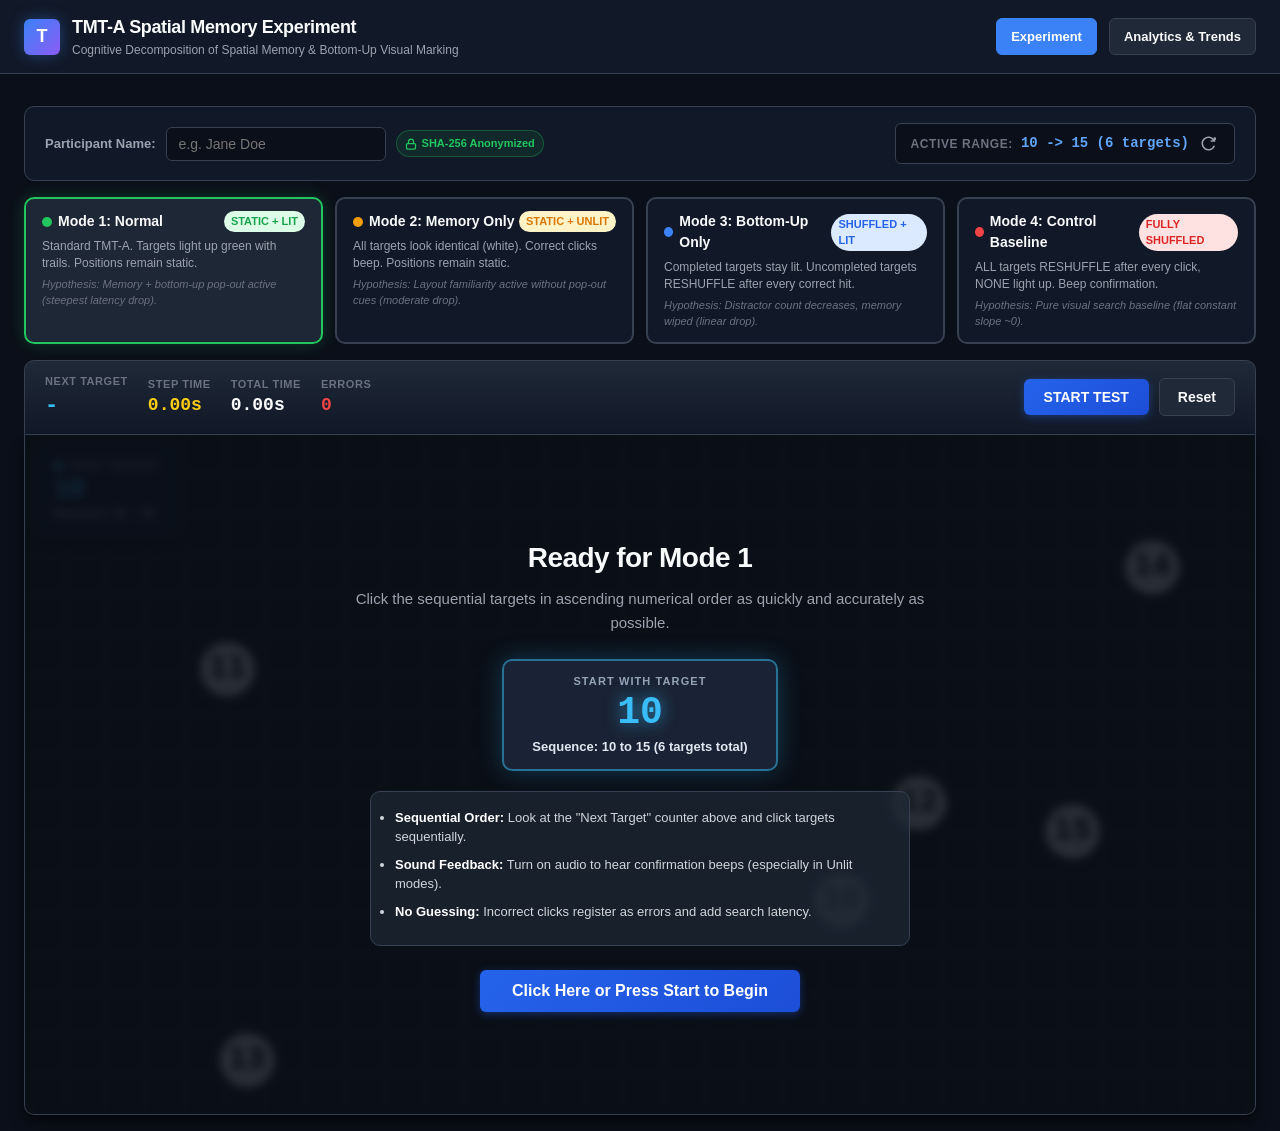
==== templates/index.html @ 3b1df5b7 "initial comm" ====
<!DOCTYPE html>
<html lang="en">
<head>
  <meta charset="UTF-8">
  <meta name="viewport" content="width=device-width, initial-scale=1.0">
  <title>TMT-A Spatial Memory Decomposition Experiment</title>
  <link rel="stylesheet" href="/static/css/style.css">
</head>
<body>

  <!-- Header / Navigation -->
  <header class="header">
    <div class="header-content">
      <div class="header-title-group">
        <div class="header-icon">T</div>
        <div>
          <h1 class="header-title">TMT-A Spatial Memory Experiment</h1>
          <p class="header-subtitle">Cognitive Decomposition of Spatial Memory & Bottom-Up Visual Marking</p>
        </div>
      </div>
      <nav class="nav-links">
        <a href="/" class="nav-btn active">Experiment</a>
        <a href="/analytics" class="nav-btn">Analytics & Trends</a>
      </nav>
    </div>
  </header>

  <main class="container">

    <!-- Participant & Range Control Bar -->
    <section class="control-bar">
      <div class="participant-box">
        <label for="participantName" class="participant-label">Participant Name:</label>
        <input 
          type="text" 
          id="participantName" 
          class="participant-input" 
          placeholder="e.g. Jane Doe"
          autocomplete="off"
        >
        <span class="privacy-pill" title="Your raw name is never stored. It is salted and hashed with SHA-256 into an anonymous ID (e.g. Anon-BD63B068).">
          <svg width="12" height="12" viewBox="0 0 24 24" fill="none" stroke="currentColor" stroke-width="2.5"><rect x="3" y="11" width="18" height="11" rx="2" ry="2"></rect><path d="M7 11V7a5 5 0 0 1 10 0v4"></path></svg>
          SHA-256 Anonymized
        </span>
      </div>

      <div class="target-range-badge">
        <span class="target-range-label">Active Range:</span>
        <span id="targetRangeVal" class="target-range-value">Loading...</span>
        <button id="refreshRangeBtn" class="refresh-range-btn" title="Generate another random target range">
          <svg width="15" height="15" viewBox="0 0 24 24" fill="none" stroke="currentColor" stroke-width="2.5"><path d="M21.5 2v6h-6M21.34 15.57a10 10 0 1 1-.57-8.38l5.67-5.67"/></svg>
        </button>
      </div>
    </section>

    <!-- Experimental Mode Tabs -->
    <section class="modes-grid">
      <!-- Mode 1 -->
      <div class="mode-card active" data-mode="1">
        <div class="mode-card-header">
          <span class="mode-card-title"><span class="mode-dot"></span> Mode 1: Normal</span>
          <span class="mode-badge" style="background:#dcfce7; color:#16a34a;">Static + Lit</span>
        </div>
        <p class="mode-desc">Standard TMT-A. Targets light up green with trails. Positions remain static.</p>
        <p class="mode-hypothesis">Hypothesis: Memory + bottom-up pop-out active (steepest latency drop).</p>
      </div>

      <!-- Mode 2 -->
      <div class="mode-card" data-mode="2">
        <div class="mode-card-header">
          <span class="mode-card-title"><span class="mode-dot"></span> Mode 2: Memory Only</span>
          <span class="mode-badge" style="background:#fef3c7; color:#d97706;">Static + Unlit</span>
        </div>
        <p class="mode-desc">All targets look identical (white). Correct clicks beep. Positions remain static.</p>
        <p class="mode-hypothesis">Hypothesis: Layout familiarity active without pop-out cues (moderate drop).</p>
      </div>

      <!-- Mode 3 -->
      <div class="mode-card" data-mode="3">
        <div class="mode-card-header">
          <span class="mode-card-title"><span class="mode-dot"></span> Mode 3: Bottom-Up Only</span>
          <span class="mode-badge" style="background:#dbeafe; color:#2563eb;">Shuffled + Lit</span>
        </div>
        <p class="mode-desc">Completed targets stay lit. Uncompleted targets RESHUFFLE after every correct hit.</p>
        <p class="mode-hypothesis">Hypothesis: Distractor count decreases, memory wiped (linear drop).</p>
      </div>

      <!-- Mode 4 -->
      <div class="mode-card" data-mode="4">
        <div class="mode-card-header">
          <span class="mode-card-title"><span class="mode-dot"></span> Mode 4: Control Baseline</span>
          <span class="mode-badge" style="background:#fee2e2; color:#dc2626;">Fully Shuffled</span>
        </div>
        <p class="mode-desc">ALL targets RESHUFFLE after every click, NONE light up. Beep confirmation.</p>
        <p class="mode-hypothesis">Hypothesis: Pure visual search baseline (flat constant slope ~0).</p>
      </div>
    </section>

    <!-- Experiment Arena & HUD -->
    <div class="hud-panel">
      <div class="hud-group">
        <div class="hud-item">
          <span class="hud-label">Next Target</span>
          <span id="hudNextTarget" class="hud-value target-highlight">-</span>
        </div>
        <div class="hud-item">
          <span class="hud-label">Step Time</span>
          <span id="hudStepTimer" class="hud-value timer">0.00s</span>
        </div>
        <div class="hud-item">
          <span class="hud-label">Total Time</span>
          <span id="hudTotalTimer" class="hud-value">0.00s</span>
        </div>
        <div class="hud-item">
          <span class="hud-label">Errors</span>
          <span id="hudErrors" class="hud-value" style="color:#ef4444;">0</span>
        </div>
      </div>

      <div class="hud-actions">
        <button id="startTestBtn" class="btn-primary">START TEST</button>
        <button id="resetTestBtn" class="btn-secondary" disabled>Reset</button>
      </div>
    </div>

    <!-- Canvas Wrapper with Overlay and Corner First Target Badge -->
    <div class="canvas-wrapper">
      <canvas id="experimentCanvas"></canvas>

      <!-- Floating First Target Corner Badge -->
      <div id="cornerFirstTargetBadge" class="corner-first-target-badge" title="First target of the current sequence">
        <div class="corner-badge-header">
          <span class="corner-pulse-dot"></span>
          <span>FIRST TARGET</span>
        </div>
        <div id="cornerFirstTargetNum" class="corner-badge-num">--</div>
        <div id="cornerFirstTargetSub" class="corner-badge-sub">Sequence: -- &rarr; --</div>
      </div>

      <div id="canvasOverlay" class="canvas-overlay">
        <h2 id="overlayModeTitle" class="overlay-title">Ready for Mode 1</h2>
        <p id="overlayModeDesc" class="overlay-desc">
          Click the sequential targets in ascending numerical order as quickly and accurately as possible.
        </p>

        <!-- Prominent First Target Banner in Overlay -->
        <div class="overlay-start-callout">
          <div class="callout-heading">START WITH TARGET</div>
          <div id="overlayFirstTargetNum" class="callout-big-number">--</div>
          <div id="overlaySequenceText" class="callout-subtext">Sequence: -- to --</div>
        </div>

        <ul class="overlay-rules">
          <li><strong>Sequential Order:</strong> Look at the "Next Target" counter above and click targets sequentially.</li>
          <li><strong>Sound Feedback:</strong> Turn on audio to hear confirmation beeps (especially in Unlit modes).</li>
          <li><strong>No Guessing:</strong> Incorrect clicks register as errors and add search latency.</li>
        </ul>
        <button onclick="document.getElementById('startTestBtn').click()" class="btn-primary" style="padding: 12px 32px; font-size: 16px;">
          Click Here or Press Start to Begin
        </button>
      </div>
    </div>

  </main>

  <!-- Results Summary Modal -->
  <div id="resultsModal" class="modal-backdrop">
    <div class="modal-card">
      <div class="modal-header">
        <div>
          <h2 class="modal-title">Test Completed!</h2>
          <p id="modalModeTitle" class="modal-subtitle">Mode 1: Normal Static & Lit</p>
        </div>
        <button id="closeModalBtn" class="btn-secondary" style="padding: 6px 12px;">&times;</button>
      </div>

      <div class="metrics-summary-grid">
        <div class="metric-card">
          <div class="metric-card-label">Total Time</div>
          <div id="modalTotalTime" class="metric-card-value">0.00s</div>
        </div>
        <div class="metric-card">
          <div class="metric-card-label">Mean Latency</div>
          <div id="modalMeanTime" class="metric-card-value">0 ms</div>
        </div>
        <div class="metric-card">
          <div class="metric-card-label">Total Errors</div>
          <div id="modalErrors" class="metric-card-value" style="color:#f87171;">0</div>
        </div>
      </div>

      <!-- Mini Latency Plot -->
      <div class="chart-container-box">
        <div class="chart-title">Target Search Latency Curve (&Delta;t per step)</div>
        <canvas id="modalChartCanvas"></canvas>
      </div>

      <!-- Step-by-Step Latency Breakdown Table -->
      <div class="steps-table-box">
        <table class="steps-table">
          <thead>
            <tr>
              <th>Target</th>
              <th>Latency (&Delta;t)</th>
              <th>Cumulative</th>
              <th>Errors</th>
            </tr>
          </thead>
          <tbody id="modalStepsTbody">
            <!-- Injected by JavaScript -->
          </tbody>
        </table>
      </div>

      <div class="modal-anonymity-notice">
        <svg width="20" height="20" viewBox="0 0 24 24" fill="none" stroke="currentColor" stroke-width="2"><path d="M12 22s8-4 8-10V5l-8-3-8 3v7c0 6 8 10 8 10z"/></svg>
        <span>Your name will be salted and converted to an anonymous SHA-256 hash before saving. No raw personal identity is ever retained.</span>
      </div>

      <div class="modal-actions">
        <button id="nextRunBtn" class="btn-secondary">New Run / Next Range</button>
        <button id="submitResultsBtn" class="btn-primary">Submit Results</button>
      </div>
    </div>
  </div>

  <!-- Toast Notification element -->
  <div id="toastNotification" class="toast"></div>

  <!-- Scripts -->
  <script src="/static/js/audio.js"></script>
  <script src="/static/js/layout.js"></script>
  <script src="/static/js/app.js"></script>
</body>
</html>
---- static/css/style.css ----
/* =====================================================================
   TMT-A Spatial Memory Experiment - Modern Scientific Dark Theme
   ===================================================================== */

:root {
  --bg-primary: #0b0f19;
  --bg-secondary: #111827;
  --bg-card: #1f2937;
  --bg-hover: #374151;
  --text-primary: #f9fafb;
  --text-secondary: #9ca3af;
  --text-muted: #6b7280;
  --border-color: #374151;
  --border-subtle: #2d3748;

  --accent-blue: #3b82f6;
  --accent-green: #22c55e;
  --accent-amber: #f59e0b;
  --accent-red: #ef4444;
  --accent-purple: #8b5cf6;

  --mode1-color: #22c55e;
  --mode2-color: #f59e0b;
  --mode3-color: #3b82f6;
  --mode4-color: #ef4444;

  --font-sans: -apple-system, BlinkMacSystemFont, "Segoe UI", Roboto, "Helvetica Neue", Arial, sans-serif;
  --font-mono: ui-monospace, SFMono-Regular, Menlo, Monaco, Consolas, "Liberation Mono", "Courier New", monospace;
  --shadow-sm: 0 1px 2px 0 rgba(0, 0, 0, 0.05);
  --shadow-md: 0 4px 6px -1px rgba(0, 0, 0, 0.3), 0 2px 4px -1px rgba(0, 0, 0, 0.2);
  --shadow-lg: 0 10px 15px -3px rgba(0, 0, 0, 0.5), 0 4px 6px -2px rgba(0, 0, 0, 0.3);
  --radius-sm: 6px;
  --radius-md: 10px;
  --radius-lg: 16px;
}

* {
  box-sizing: border-box;
  margin: 0;
  padding: 0;
}

body {
  background-color: var(--bg-primary);
  color: var(--text-primary);
  font-family: var(--font-sans);
  line-height: 1.5;
  min-height: 100vh;
  display: flex;
  flex-direction: column;
}

/* --- Container & Layout --- */
.container {
  width: 100%;
  max-width: 1360px;
  margin: 0 auto;
  padding: 16px 24px;
}

/* --- Navbar / Header --- */
.header {
  background-color: var(--bg-secondary);
  border-bottom: 1px solid var(--border-color);
  padding: 14px 24px;
  position: sticky;
  top: 0;
  z-index: 100;
  backdrop-filter: blur(8px);
}

.header-content {
  max-width: 1360px;
  margin: 0 auto;
  display: flex;
  align-items: center;
  justify-content: space-between;
  gap: 16px;
  flex-wrap: wrap;
}

.header-title-group {
  display: flex;
  align-items: center;
  gap: 12px;
}

.header-icon {
  width: 36px;
  height: 36px;
  border-radius: var(--radius-sm);
  background: linear-gradient(135deg, #3b82f6, #8b5cf6);
  display: flex;
  align-items: center;
  justify-content: center;
  font-weight: 800;
  font-size: 18px;
  color: #fff;
  box-shadow: 0 0 15px rgba(59, 130, 246, 0.4);
}

.header-title {
  font-size: 18px;
  font-weight: 700;
  letter-spacing: -0.02em;
}

.header-subtitle {
  font-size: 12px;
  color: var(--text-secondary);
}

.nav-links {
  display: flex;
  align-items: center;
  gap: 12px;
}

.nav-btn {
  display: inline-flex;
  align-items: center;
  gap: 6px;
  padding: 8px 14px;
  font-size: 13px;
  font-weight: 600;
  border-radius: var(--radius-sm);
  text-decoration: none;
  color: var(--text-primary);
  background-color: var(--bg-card);
  border: 1px solid var(--border-color);
  transition: all 0.15s ease-in-out;
  cursor: pointer;
}

.nav-btn:hover {
  background-color: var(--bg-hover);
  border-color: var(--text-muted);
}

.nav-btn.active {
  background-color: var(--accent-blue);
  border-color: var(--accent-blue);
  color: #fff;
}

/* --- Control Bar --- */
.control-bar {
  background-color: var(--bg-secondary);
  border-radius: var(--radius-md);
  border: 1px solid var(--border-color);
  padding: 16px 20px;
  margin-top: 16px;
  margin-bottom: 16px;
  display: flex;
  flex-wrap: wrap;
  align-items: center;
  justify-content: space-between;
  gap: 16px;
  box-shadow: var(--shadow-sm);
}

.participant-box {
  display: flex;
  align-items: center;
  gap: 10px;
  flex: 1;
  min-width: 280px;
}

.participant-label {
  font-size: 13px;
  font-weight: 600;
  color: var(--text-secondary);
  white-space: nowrap;
}

.participant-input {
  background-color: var(--bg-primary);
  border: 1px solid var(--border-color);
  color: var(--text-primary);
  padding: 8px 12px;
  border-radius: var(--radius-sm);
  font-size: 14px;
  width: 100%;
  max-width: 220px;
  transition: border-color 0.15s ease;
}

.participant-input:focus {
  outline: none;
  border-color: var(--accent-blue);
  box-shadow: 0 0 0 2px rgba(59, 130, 246, 0.2);
}

.privacy-pill {
  display: inline-flex;
  align-items: center;
  gap: 5px;
  padding: 4px 8px;
  background-color: rgba(34, 197, 94, 0.1);
  border: 1px solid rgba(34, 197, 94, 0.3);
  color: var(--accent-green);
  border-radius: 9999px;
  font-size: 11px;
  font-weight: 600;
  white-space: nowrap;
}

.target-range-badge {
  display: flex;
  align-items: center;
  gap: 8px;
  background-color: var(--bg-primary);
  padding: 8px 14px;
  border-radius: var(--radius-sm);
  border: 1px solid var(--border-color);
}

.target-range-label {
  font-size: 12px;
  color: var(--text-muted);
  text-transform: uppercase;
  font-weight: 700;
  letter-spacing: 0.05em;
}

.target-range-value {
  font-family: var(--font-mono);
  font-size: 14px;
  font-weight: 700;
  color: #60a5fa;
}

.refresh-range-btn {
  background: none;
  border: none;
  color: var(--text-secondary);
  cursor: pointer;
  padding: 4px;
  border-radius: 4px;
  display: flex;
  align-items: center;
  transition: color 0.15s;
}

.refresh-range-btn:hover {
  color: var(--text-primary);
}

/* --- Mode Selector Tabs --- */
.modes-grid {
  display: grid;
  grid-template-columns: repeat(auto-fit, minmax(260px, 1fr));
  gap: 12px;
  margin-bottom: 16px;
}

.mode-card {
  background-color: var(--bg-secondary);
  border: 2px solid var(--border-color);
  border-radius: var(--radius-md);
  padding: 12px 16px;
  cursor: pointer;
  transition: all 0.2s ease-in-out;
  position: relative;
  user-select: none;
}

.mode-card:hover {
  background-color: var(--bg-card);
  border-color: var(--text-muted);
}

.mode-card.active {
  border-color: var(--mode-border, var(--accent-blue));
  background-color: rgba(31, 41, 55, 0.95);
  box-shadow: 0 0 15px var(--mode-glow, rgba(59, 130, 246, 0.2));
}

.mode-card[data-mode="1"] { --mode-border: var(--mode1-color); --mode-glow: rgba(34, 197, 94, 0.25); }
.mode-card[data-mode="2"] { --mode-border: var(--mode2-color); --mode-glow: rgba(245, 158, 11, 0.25); }
.mode-card[data-mode="3"] { --mode-border: var(--mode3-color); --mode-glow: rgba(59, 130, 246, 0.25); }
.mode-card[data-mode="4"] { --mode-border: var(--mode4-color); --mode-glow: rgba(239, 68, 68, 0.25); }

.mode-card-header {
  display: flex;
  align-items: center;
  justify-content: space-between;
  margin-bottom: 6px;
}

.mode-card-title {
  font-size: 14px;
  font-weight: 700;
  display: flex;
  align-items: center;
  gap: 6px;
}

.mode-dot {
  width: 10px;
  height: 10px;
  border-radius: 50%;
  display: inline-block;
}

.mode-card[data-mode="1"] .mode-dot { background-color: var(--mode1-color); }
.mode-card[data-mode="2"] .mode-dot { background-color: var(--mode2-color); }
.mode-card[data-mode="3"] .mode-dot { background-color: var(--mode3-color); }
.mode-card[data-mode="4"] .mode-dot { background-color: var(--mode4-color); }

.mode-badge {
  font-size: 11px;
  font-weight: 700;
  padding: 2px 7px;
  border-radius: 9999px;
  text-transform: uppercase;
}

.mode-desc {
  font-size: 12px;
  color: var(--text-secondary);
  line-height: 1.4;
  margin-bottom: 4px;
}

.mode-hypothesis {
  font-size: 11px;
  color: var(--text-muted);
  font-style: italic;
}

/* --- HUD Panel --- */
.hud-panel {
  display: flex;
  align-items: center;
  justify-content: space-between;
  background: linear-gradient(180deg, #1f2937, #111827);
  border: 1px solid var(--border-color);
  border-radius: var(--radius-md) var(--radius-md) 0 0;
  padding: 12px 20px;
  flex-wrap: wrap;
  gap: 12px;
}

.hud-group {
  display: flex;
  align-items: center;
  gap: 20px;
  flex-wrap: wrap;
}

.hud-item {
  display: flex;
  flex-direction: column;
}

.hud-label {
  font-size: 11px;
  font-weight: 700;
  color: var(--text-muted);
  text-transform: uppercase;
  letter-spacing: 0.05em;
}

.hud-value {
  font-family: var(--font-mono);
  font-size: 18px;
  font-weight: 700;
  color: var(--text-primary);
}

.hud-value.target-highlight {
  color: #38bdf8;
  font-size: 22px;
}

.hud-value.timer {
  color: #facc15;
}

.hud-actions {
  display: flex;
  align-items: center;
  gap: 10px;
}

.btn-primary {
  background: linear-gradient(135deg, #2563eb, #1d4ed8);
  color: #ffffff;
  border: none;
  padding: 10px 20px;
  font-size: 14px;
  font-weight: 700;
  border-radius: var(--radius-sm);
  cursor: pointer;
  transition: all 0.15s ease;
  box-shadow: 0 2px 8px rgba(37, 99, 235, 0.4);
}

.btn-primary:hover:not(:disabled) {
  background: linear-gradient(135deg, #1d4ed8, #1e40af);
  transform: translateY(-1px);
  box-shadow: 0 4px 12px rgba(37, 99, 235, 0.6);
}

.btn-primary:disabled {
  opacity: 0.5;
  cursor: not-allowed;
}

.btn-secondary {
  background-color: var(--bg-card);
  color: var(--text-primary);
  border: 1px solid var(--border-color);
  padding: 10px 18px;
  font-size: 14px;
  font-weight: 600;
  border-radius: var(--radius-sm);
  cursor: pointer;
  transition: all 0.15s ease;
}

.btn-secondary:hover:not(:disabled) {
  background-color: var(--bg-hover);
}

/* --- Experiment Board / Canvas --- */
.canvas-wrapper {
  position: relative;
  width: 100%;
  aspect-ratio: 16 / 9;
  max-height: 680px;
  background-color: #0d1117;
  border: 1px solid var(--border-color);
  border-top: none;
  border-radius: 0 0 var(--radius-md) var(--radius-md);
  overflow: hidden;
  box-shadow: var(--shadow-lg);
}

#experimentCanvas {
  width: 100%;
  height: 100%;
  display: block;
  cursor: crosshair;
}

/* --- Floating First Target Corner Badge --- */
.corner-first-target-badge {
  position: absolute;
  top: 14px;
  left: 14px;
  background: rgba(15, 23, 42, 0.90);
  backdrop-filter: blur(8px);
  -webkit-backdrop-filter: blur(8px);
  border: 1.5px solid rgba(56, 189, 248, 0.45);
  border-radius: var(--radius-sm);
  padding: 8px 14px;
  display: flex;
  flex-direction: column;
  align-items: flex-start;
  z-index: 8;
  pointer-events: none;
  box-shadow: 0 4px 16px rgba(0, 0, 0, 0.6), 0 0 15px rgba(56, 189, 248, 0.2);
  user-select: none;
  transition: all 0.2s ease;
}

.corner-badge-header {
  display: flex;
  align-items: center;
  gap: 6px;
  font-size: 11px;
  font-weight: 800;
  letter-spacing: 0.08em;
  color: #94a3b8;
  text-transform: uppercase;
}

.corner-pulse-dot {
  width: 8px;
  height: 8px;
  border-radius: 50%;
  background-color: #38bdf8;
  box-shadow: 0 0 8px #38bdf8;
  animation: pulseGlow 1.8s infinite ease-in-out;
}

@keyframes pulseGlow {
  0%, 100% { opacity: 1; transform: scale(1); }
  50% { opacity: 0.35; transform: scale(0.8); }
}

.corner-badge-num {
  font-family: var(--font-mono);
  font-size: 26px;
  font-weight: 900;
  color: #38bdf8;
  line-height: 1.1;
  text-shadow: 0 0 12px rgba(56, 189, 248, 0.55);
}

.corner-badge-sub {
  font-size: 11px;
  color: #cbd5e1;
  font-weight: 600;
  margin-top: 2px;
}

/* --- Overlay Start Callout --- */
.overlay-start-callout {
  background: rgba(30, 41, 59, 0.85);
  border: 2px solid rgba(56, 189, 248, 0.5);
  border-radius: var(--radius-md);
  padding: 12px 28px;
  margin-bottom: 20px;
  display: flex;
  flex-direction: column;
  align-items: center;
  gap: 3px;
  box-shadow: 0 0 25px rgba(56, 189, 248, 0.25);
}

.callout-heading {
  font-size: 11px;
  font-weight: 800;
  text-transform: uppercase;
  letter-spacing: 0.1em;
  color: #94a3b8;
}

.callout-big-number {
  font-family: var(--font-mono);
  font-size: 38px;
  font-weight: 900;
  color: #38bdf8;
  line-height: 1.1;
  text-shadow: 0 0 16px rgba(56, 189, 248, 0.65);
}

.callout-subtext {
  font-size: 13px;
  color: #e2e8f0;
  font-weight: 600;
}

.canvas-overlay {
  position: absolute;
  inset: 0;
  background-color: rgba(11, 15, 25, 0.88);
  backdrop-filter: blur(4px);
  display: flex;
  flex-direction: column;
  align-items: center;
  justify-content: center;
  text-align: center;
  padding: 24px;
  z-index: 10;
  transition: opacity 0.25s ease;
}

.canvas-overlay.hidden {
  opacity: 0;
  pointer-events: none;
}

.overlay-title {
  font-size: 28px;
  font-weight: 800;
  margin-bottom: 8px;
  letter-spacing: -0.02em;
}

.overlay-desc {
  font-size: 15px;
  color: var(--text-secondary);
  max-width: 580px;
  margin-bottom: 24px;
  line-height: 1.6;
}

.overlay-rules {
  background-color: rgba(31, 41, 55, 0.7);
  border: 1px solid var(--border-color);
  border-radius: var(--radius-md);
  padding: 16px 24px;
  max-width: 540px;
  margin-bottom: 24px;
  text-align: left;
}

.overlay-rules li {
  margin-bottom: 8px;
  font-size: 13px;
  color: #d1d5db;
}

.overlay-rules li strong {
  color: #fff;
}

/* --- Results Modal --- */
.modal-backdrop {
  position: fixed;
  inset: 0;
  background-color: rgba(0, 0, 0, 0.75);
  backdrop-filter: blur(6px);
  display: flex;
  align-items: center;
  justify-content: center;
  z-index: 1000;
  padding: 20px;
  opacity: 0;
  pointer-events: none;
  transition: opacity 0.25s ease;
}

.modal-backdrop.open {
  opacity: 1;
  pointer-events: auto;
}

.modal-card {
  background-color: var(--bg-secondary);
  border: 1px solid var(--border-color);
  border-radius: var(--radius-lg);
  max-width: 760px;
  width: 100%;
  max-height: 90vh;
  overflow-y: auto;
  box-shadow: 0 25px 50px -12px rgba(0, 0, 0, 0.7);
  padding: 28px;
  display: flex;
  flex-direction: column;
  gap: 20px;
  animation: modalPop 0.3s cubic-bezier(0.16, 1, 0.3, 1);
}

@keyframes modalPop {
  0% { transform: scale(0.92); opacity: 0; }
  100% { transform: scale(1); opacity: 1; }
}

.modal-header {
  display: flex;
  align-items: flex-start;
  justify-content: space-between;
  border-bottom: 1px solid var(--border-color);
  padding-bottom: 16px;
}

.modal-title {
  font-size: 22px;
  font-weight: 800;
}

.modal-subtitle {
  font-size: 13px;
  color: var(--text-secondary);
  margin-top: 2px;
}

.metrics-summary-grid {
  display: grid;
  grid-template-columns: repeat(auto-fit, minmax(130px, 1fr));
  gap: 12px;
}

.metric-card {
  background-color: var(--bg-card);
  border: 1px solid var(--border-color);
  border-radius: var(--radius-sm);
  padding: 12px;
  text-align: center;
}

.metric-card-label {
  font-size: 11px;
  color: var(--text-muted);
  text-transform: uppercase;
  font-weight: 700;
  margin-bottom: 4px;
}

.metric-card-value {
  font-family: var(--font-mono);
  font-size: 20px;
  font-weight: 700;
  color: #38bdf8;
}

/* --- Inline Mini Chart & Table --- */
.chart-container-box {
  background-color: var(--bg-primary);
  border: 1px solid var(--border-color);
  border-radius: var(--radius-sm);
  padding: 14px;
}

.chart-title {
  font-size: 13px;
  font-weight: 700;
  margin-bottom: 10px;
  color: var(--text-secondary);
}

#modalChartCanvas {
  width: 100%;
  height: 180px;
  display: block;
}

.steps-table-box {
  max-height: 160px;
  overflow-y: auto;
  border: 1px solid var(--border-color);
  border-radius: var(--radius-sm);
}

.steps-table {
  width: 100%;
  border-collapse: collapse;
  font-size: 12px;
  text-align: left;
}

.steps-table th {
  background-color: var(--bg-card);
  padding: 8px 12px;
  color: var(--text-muted);
  font-weight: 700;
  position: sticky;
  top: 0;
  border-bottom: 1px solid var(--border-color);
}

.steps-table td {
  padding: 7px 12px;
  border-bottom: 1px solid var(--border-subtle);
  font-family: var(--font-mono);
}

.steps-table tr:hover {
  background-color: rgba(255, 255, 255, 0.03);
}

.modal-anonymity-notice {
  background-color: rgba(59, 130, 246, 0.08);
  border: 1px solid rgba(59, 130, 246, 0.25);
  border-radius: var(--radius-sm);
  padding: 12px 16px;
  font-size: 12px;
  color: #bfdbfe;
  display: flex;
  align-items: center;
  gap: 10px;
}

.modal-actions {
  display: flex;
  align-items: center;
  justify-content: flex-end;
  gap: 12px;
  padding-top: 8px;
}

/* --- Analytics Page Specifics --- */
.analytics-grid {
  display: grid;
  grid-template-columns: 2fr 1fr;
  gap: 20px;
  margin-top: 20px;
}

@media (max-width: 960px) {
  .analytics-grid {
    grid-template-columns: 1fr;
  }
}

.card {
  background-color: var(--bg-secondary);
  border: 1px solid var(--border-color);
  border-radius: var(--radius-md);
  padding: 20px;
  box-shadow: var(--shadow-sm);
}

.card-title {
  font-size: 16px;
  font-weight: 700;
  margin-bottom: 4px;
}

.card-subtitle {
  font-size: 12px;
  color: var(--text-secondary);
  margin-bottom: 16px;
}

.submissions-table-wrap {
  overflow-x: auto;
  max-height: 480px;
  overflow-y: auto;
}

/* --- Toast Notification --- */
.toast {
  position: fixed;
  bottom: 24px;
  right: 24px;
  background-color: var(--bg-secondary);
  color: var(--text-primary);
  border: 1px solid var(--border-color);
  border-radius: var(--radius-sm);
  padding: 12px 18px;
  box-shadow: var(--shadow-lg);
  font-size: 13px;
  font-weight: 600;
  display: flex;
  align-items: center;
  gap: 10px;
  z-index: 2000;
  transform: translateY(100px);
  opacity: 0;
  transition: all 0.3s cubic-bezier(0.16, 1, 0.3, 1);
}

.toast.show {
  transform: translateY(0);
  opacity: 1;
}

.toast.success {
  border-color: var(--accent-green);
  color: #4ade80;
}

.toast.error {
  border-color: var(--accent-red);
  color: #f87171;
}
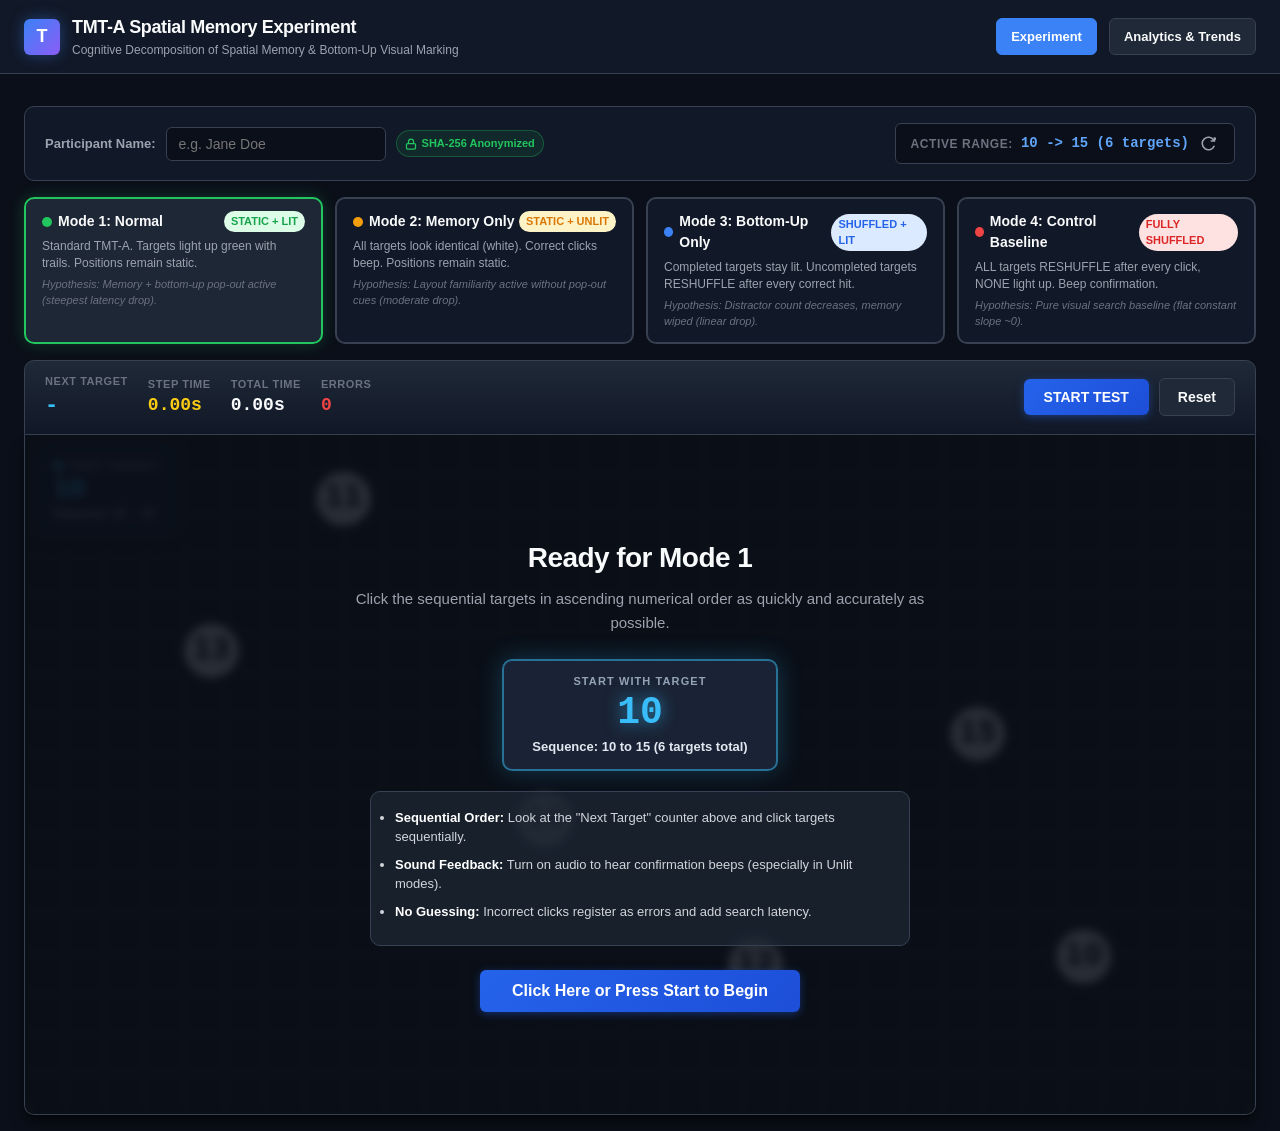
==== commit 38b382c1: "Auto-save experiment results when moving to next run" ====
--- a/templates/index.html
+++ b/templates/index.html
@@ -218,8 +218,12 @@
       </div>
 
       <div class="modal-actions">
-        <button id="nextRunBtn" class="btn-secondary">New Run / Next Range</button>
-        <button id="submitResultsBtn" class="btn-primary">Submit Results</button>
+        <div id="modalSaveStatus" style="display:none; margin-right:auto; font-size:12px; font-weight:700; color:#4ade80; align-items:center; gap:6px;">
+          <svg width="15" height="15" viewBox="0 0 24 24" fill="none" stroke="currentColor" stroke-width="2.5"><polyline points="20 6 9 17 4 12"/></svg>
+          <span>Saved to Server</span>
+        </div>
+        <button id="nextRunBtn" class="btn-primary" style="font-size: 14px; padding: 10px 22px;">Save & Move to Next &rarr;</button>
+        <button id="submitResultsBtn" class="btn-secondary" style="font-size: 13px; padding: 10px 16px;">Save Now</button>
       </div>
     </div>
   </div>
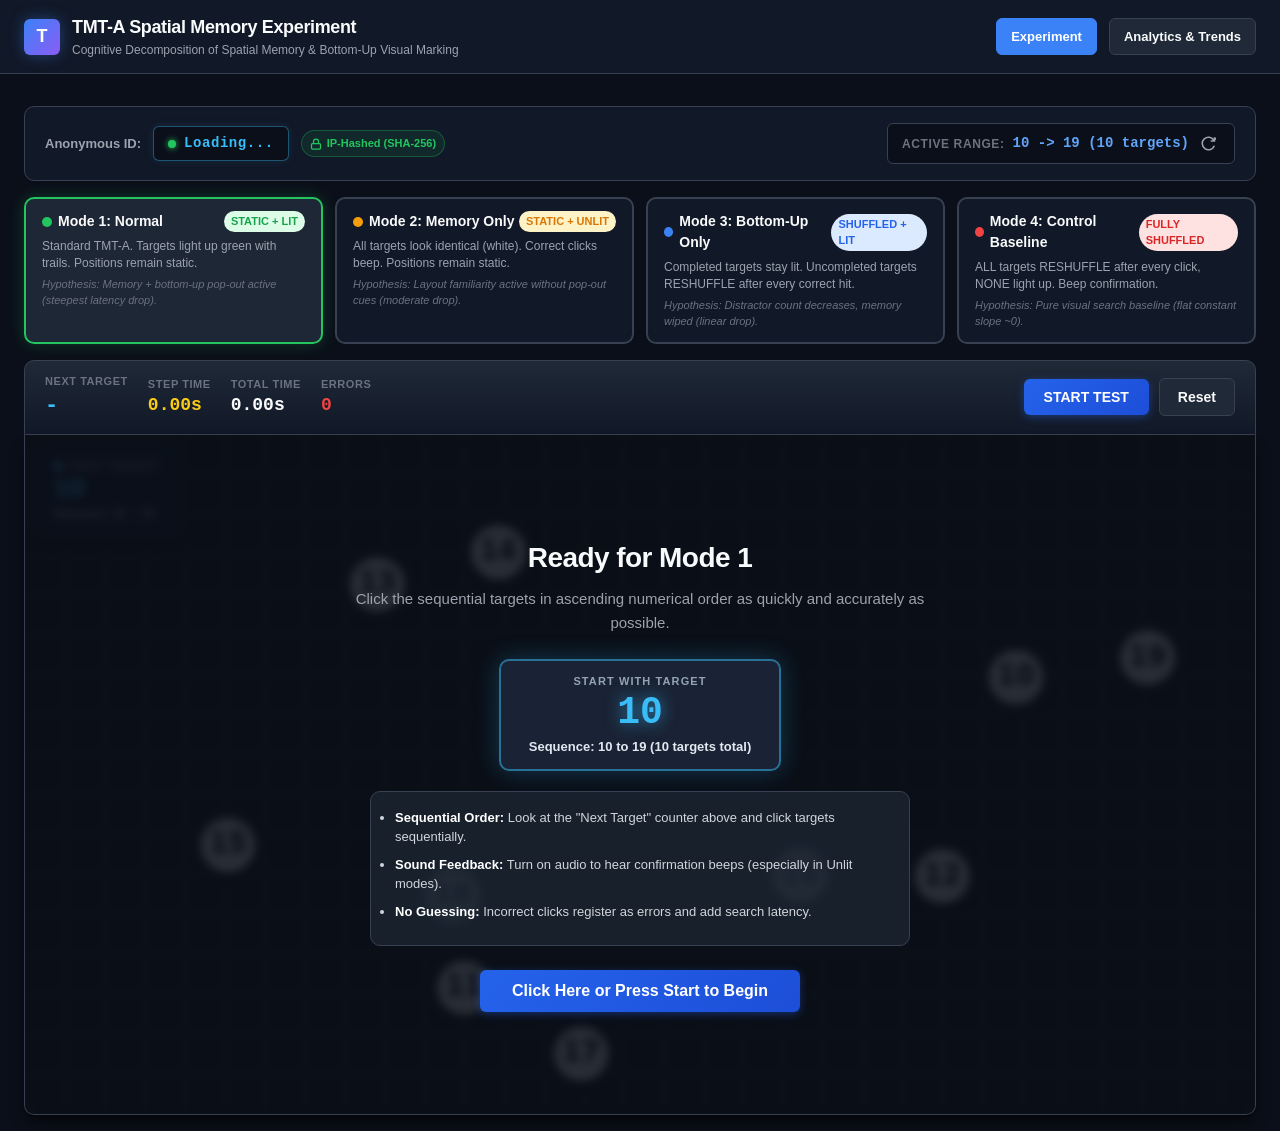
==== commit 4cb5b402: "fixes" ====
--- a/templates/index.html
+++ b/templates/index.html
@@ -30,17 +30,14 @@
     <!-- Participant & Range Control Bar -->
     <section class="control-bar">
       <div class="participant-box">
-        <label for="participantName" class="participant-label">Participant Name:</label>
-        <input 
-          type="text" 
-          id="participantName" 
-          class="participant-input" 
-          placeholder="e.g. Jane Doe"
-          autocomplete="off"
-        >
-        <span class="privacy-pill" title="Your raw name is never stored. It is salted and hashed with SHA-256 into an anonymous ID (e.g. Anon-BD63B068).">
+        <span class="participant-label">Anonymous ID:</span>
+        <div class="anonymous-id-pill" id="anonymousIdDisplay" title="Hashed based on your IP address with salted SHA-256">
+          <span class="status-indicator-dot"></span>
+          <span id="anonymousIdVal">Loading...</span>
+        </div>
+        <span class="privacy-pill" title="Your anonymous ID is generated by hashing your IP address with salted SHA-256. Raw IP is never stored.">
           <svg width="12" height="12" viewBox="0 0 24 24" fill="none" stroke="currentColor" stroke-width="2.5"><rect x="3" y="11" width="18" height="11" rx="2" ry="2"></rect><path d="M7 11V7a5 5 0 0 1 10 0v4"></path></svg>
-          SHA-256 Anonymized
+          IP-Hashed (SHA-256)
         </span>
       </div>
 
@@ -214,7 +211,7 @@
 
       <div class="modal-anonymity-notice">
         <svg width="20" height="20" viewBox="0 0 24 24" fill="none" stroke="currentColor" stroke-width="2"><path d="M12 22s8-4 8-10V5l-8-3-8 3v7c0 6 8 10 8 10z"/></svg>
-        <span>Your name will be salted and converted to an anonymous SHA-256 hash before saving. No raw personal identity is ever retained.</span>
+        <span>Results are recorded under your IP-hashed Anonymous ID: <strong id="modalAnonIdVal" style="color:#38bdf8;">Anon-...</strong>. No personal identity or raw IP is retained.</span>
       </div>
 
       <div class="modal-actions">
@@ -222,8 +219,12 @@
           <svg width="15" height="15" viewBox="0 0 24 24" fill="none" stroke="currentColor" stroke-width="2.5"><polyline points="20 6 9 17 4 12"/></svg>
           <span>Saved to Server</span>
         </div>
+        <button id="discardResultsBtn" class="btn-danger" style="font-size: 13px; padding: 10px 18px;" title="Discard this run without saving to server">
+          <svg width="14" height="14" viewBox="0 0 24 24" fill="none" stroke="currentColor" stroke-width="2.5"><line x1="18" y1="6" x2="6" y2="18"></line><line x1="6" y1="6" x2="18" y2="18"></line></svg>
+          Do Not Save
+        </button>
+        <button id="submitResultsBtn" class="btn-secondary" style="font-size: 13px; padding: 10px 16px;">Save Now</button>
         <button id="nextRunBtn" class="btn-primary" style="font-size: 14px; padding: 10px 22px;">Save & Move to Next &rarr;</button>
-        <button id="submitResultsBtn" class="btn-secondary" style="font-size: 13px; padding: 10px 16px;">Save Now</button>
       </div>
     </div>
   </div>
--- a/static/css/style.css
+++ b/static/css/style.css
@@ -162,7 +162,7 @@
 .participant-box {
   display: flex;
   align-items: center;
-  gap: 10px;
+  gap: 12px;
   flex: 1;
   min-width: 280px;
 }
@@ -172,6 +172,38 @@
   font-weight: 600;
   color: var(--text-secondary);
   white-space: nowrap;
+}
+
+.anonymous-id-pill {
+  display: inline-flex;
+  align-items: center;
+  gap: 8px;
+  background-color: var(--bg-primary);
+  border: 1px solid rgba(56, 189, 248, 0.4);
+  padding: 6px 14px;
+  border-radius: var(--radius-sm);
+  font-family: var(--font-mono);
+  font-size: 14px;
+  font-weight: 700;
+  color: #38bdf8;
+  letter-spacing: 0.04em;
+  box-shadow: 0 0 10px rgba(56, 189, 248, 0.1);
+}
+
+.status-indicator-dot {
+  width: 8px;
+  height: 8px;
+  background-color: #22c55e;
+  border-radius: 50%;
+  display: inline-block;
+  box-shadow: 0 0 6px #22c55e;
+  animation: pulse-dot 2s infinite;
+}
+
+@keyframes pulse-dot {
+  0% { transform: scale(0.95); opacity: 0.8; }
+  50% { transform: scale(1.15); opacity: 1; }
+  100% { transform: scale(0.95); opacity: 0.8; }
 }
 
 .participant-input {
@@ -425,6 +457,35 @@
   background-color: var(--bg-hover);
 }
 
+.btn-danger {
+  background: linear-gradient(135deg, #dc2626, #b91c1c);
+  color: #ffffff;
+  border: 1px solid #ef4444;
+  padding: 10px 18px;
+  font-size: 13px;
+  font-weight: 600;
+  border-radius: var(--radius-sm);
+  cursor: pointer;
+  transition: all 0.15s ease;
+  box-shadow: 0 2px 8px rgba(220, 38, 38, 0.35);
+  display: inline-flex;
+  align-items: center;
+  gap: 6px;
+}
+
+.btn-danger:hover:not(:disabled) {
+  background: linear-gradient(135deg, #b91c1c, #991b1b);
+  box-shadow: 0 4px 12px rgba(220, 38, 38, 0.55);
+  transform: translateY(-1px);
+}
+
+.btn-danger:disabled {
+  opacity: 0.45;
+  cursor: not-allowed;
+  transform: none;
+  box-shadow: none;
+}
+
 /* --- Experiment Board / Canvas --- */
 .canvas-wrapper {
   position: relative;
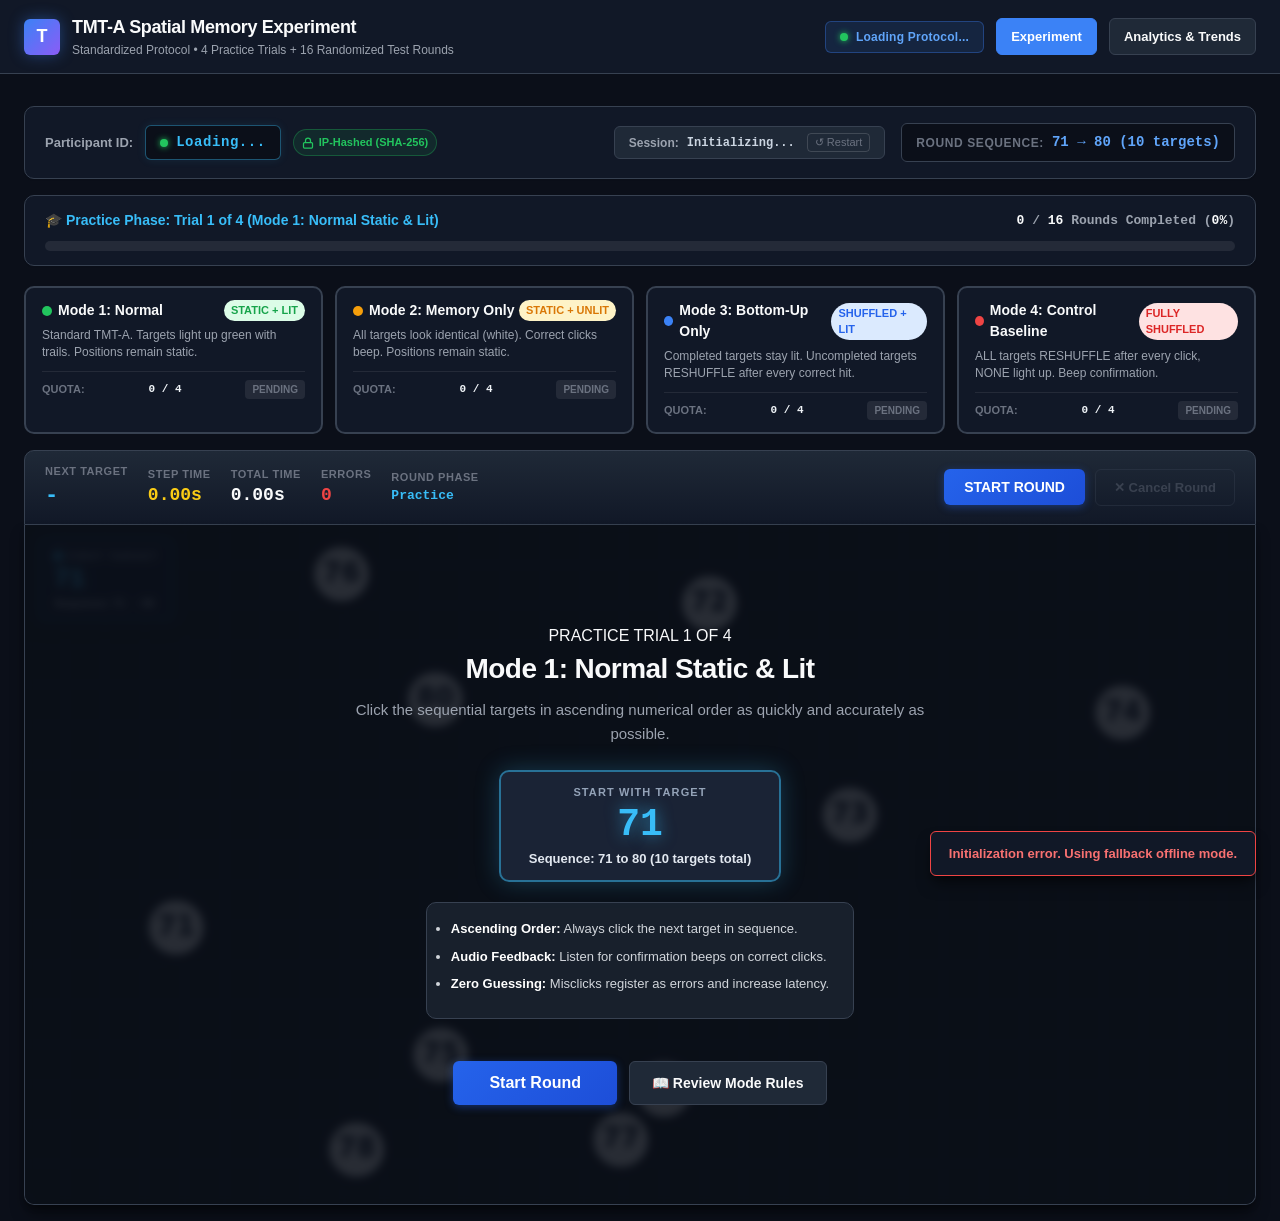
==== commit ecd7b280: "randomized order" ====
--- a/templates/index.html
+++ b/templates/index.html
@@ -15,10 +15,14 @@
         <div class="header-icon">T</div>
         <div>
           <h1 class="header-title">TMT-A Spatial Memory Experiment</h1>
-          <p class="header-subtitle">Cognitive Decomposition of Spatial Memory & Bottom-Up Visual Marking</p>
+          <p class="header-subtitle">Standardized Protocol &bull; 4 Practice Trials + 16 Randomized Test Rounds</p>
         </div>
       </div>
       <nav class="nav-links">
+        <div class="protocol-badge-header" id="protocolStatusBadge">
+          <span class="status-indicator-dot pulse"></span>
+          <span id="protocolPhaseText">Loading Protocol...</span>
+        </div>
         <a href="/" class="nav-btn active">Experiment</a>
         <a href="/analytics" class="nav-btn">Analytics & Trends</a>
       </nav>
@@ -27,10 +31,10 @@
 
   <main class="container">
 
-    <!-- Participant & Range Control Bar -->
+    <!-- Participant & Protocol Status Bar -->
     <section class="control-bar">
       <div class="participant-box">
-        <span class="participant-label">Anonymous ID:</span>
+        <span class="participant-label">Participant ID:</span>
         <div class="anonymous-id-pill" id="anonymousIdDisplay" title="Hashed based on your IP address with salted SHA-256">
           <span class="status-indicator-dot"></span>
           <span id="anonymousIdVal">Loading...</span>
@@ -41,55 +45,90 @@
         </span>
       </div>
 
+      <div class="session-tracker-box">
+        <span class="session-label">Session:</span>
+        <span id="sessionDisplayId" class="session-id-value">Initializing...</span>
+        <button id="restartSessionBtn" class="restart-session-btn" title="Restart experimental session from beginning">↺ Restart</button>
+      </div>
+
       <div class="target-range-badge">
-        <span class="target-range-label">Active Range:</span>
-        <span id="targetRangeVal" class="target-range-value">Loading...</span>
-        <button id="refreshRangeBtn" class="refresh-range-btn" title="Generate another random target range">
-          <svg width="15" height="15" viewBox="0 0 24 24" fill="none" stroke="currentColor" stroke-width="2.5"><path d="M21.5 2v6h-6M21.34 15.57a10 10 0 1 1-.57-8.38l5.67-5.67"/></svg>
-        </button>
+        <span class="target-range-label">Round Sequence:</span>
+        <span id="targetRangeVal" class="target-range-value">10 &rarr; 19 (10 targets)</span>
       </div>
     </section>
 
-    <!-- Experimental Mode Tabs -->
-    <section class="modes-grid">
+    <!-- Overall Protocol Progress Bar -->
+    <section class="protocol-progress-panel">
+      <div class="protocol-progress-header">
+        <div class="protocol-step-title" id="progressStepTitle">
+          🎓 Practice Phase: Trial 1 of 4 (Mode 1: Normal Static & Lit)
+        </div>
+        <div class="protocol-step-stats" id="progressStepStats">
+          <span id="progressCompletedNum">0</span> / <span id="progressTotalNum">16</span> Rounds Completed
+          (<span id="progressPercentNum">0%</span>)
+        </div>
+      </div>
+      <div class="protocol-track">
+        <div id="protocolProgressBar" class="protocol-fill" style="width: 0%;"></div>
+      </div>
+    </section>
+
+    <!-- Protocol Mode Quota Grid (Locked - Zero Degrees of Freedom) -->
+    <section class="modes-grid protocol-locked">
       <!-- Mode 1 -->
-      <div class="mode-card active" data-mode="1">
+      <div class="mode-card" id="modeCard1" data-mode="1">
         <div class="mode-card-header">
           <span class="mode-card-title"><span class="mode-dot"></span> Mode 1: Normal</span>
           <span class="mode-badge" style="background:#dcfce7; color:#16a34a;">Static + Lit</span>
         </div>
         <p class="mode-desc">Standard TMT-A. Targets light up green with trails. Positions remain static.</p>
-        <p class="mode-hypothesis">Hypothesis: Memory + bottom-up pop-out active (steepest latency drop).</p>
+        <div class="mode-quota-bar">
+          <span class="mode-quota-label">Quota:</span>
+          <span class="mode-quota-count" id="quotaCount1">0 / 4</span>
+          <span class="mode-status-tag" id="statusTag1">Pending</span>
+        </div>
       </div>
 
       <!-- Mode 2 -->
-      <div class="mode-card" data-mode="2">
+      <div class="mode-card" id="modeCard2" data-mode="2">
         <div class="mode-card-header">
           <span class="mode-card-title"><span class="mode-dot"></span> Mode 2: Memory Only</span>
           <span class="mode-badge" style="background:#fef3c7; color:#d97706;">Static + Unlit</span>
         </div>
         <p class="mode-desc">All targets look identical (white). Correct clicks beep. Positions remain static.</p>
-        <p class="mode-hypothesis">Hypothesis: Layout familiarity active without pop-out cues (moderate drop).</p>
+        <div class="mode-quota-bar">
+          <span class="mode-quota-label">Quota:</span>
+          <span class="mode-quota-count" id="quotaCount2">0 / 4</span>
+          <span class="mode-status-tag" id="statusTag2">Pending</span>
+        </div>
       </div>
 
       <!-- Mode 3 -->
-      <div class="mode-card" data-mode="3">
+      <div class="mode-card" id="modeCard3" data-mode="3">
         <div class="mode-card-header">
           <span class="mode-card-title"><span class="mode-dot"></span> Mode 3: Bottom-Up Only</span>
           <span class="mode-badge" style="background:#dbeafe; color:#2563eb;">Shuffled + Lit</span>
         </div>
         <p class="mode-desc">Completed targets stay lit. Uncompleted targets RESHUFFLE after every correct hit.</p>
-        <p class="mode-hypothesis">Hypothesis: Distractor count decreases, memory wiped (linear drop).</p>
+        <div class="mode-quota-bar">
+          <span class="mode-quota-label">Quota:</span>
+          <span class="mode-quota-count" id="quotaCount3">0 / 4</span>
+          <span class="mode-status-tag" id="statusTag3">Pending</span>
+        </div>
       </div>
 
       <!-- Mode 4 -->
-      <div class="mode-card" data-mode="4">
+      <div class="mode-card" id="modeCard4" data-mode="4">
         <div class="mode-card-header">
           <span class="mode-card-title"><span class="mode-dot"></span> Mode 4: Control Baseline</span>
           <span class="mode-badge" style="background:#fee2e2; color:#dc2626;">Fully Shuffled</span>
         </div>
         <p class="mode-desc">ALL targets RESHUFFLE after every click, NONE light up. Beep confirmation.</p>
-        <p class="mode-hypothesis">Hypothesis: Pure visual search baseline (flat constant slope ~0).</p>
+        <div class="mode-quota-bar">
+          <span class="mode-quota-label">Quota:</span>
+          <span class="mode-quota-count" id="quotaCount4">0 / 4</span>
+          <span class="mode-status-tag" id="statusTag4">Pending</span>
+        </div>
       </div>
     </section>
 
@@ -112,11 +151,17 @@
           <span class="hud-label">Errors</span>
           <span id="hudErrors" class="hud-value" style="color:#ef4444;">0</span>
         </div>
+        <div class="hud-item">
+          <span class="hud-label">Round Phase</span>
+          <span id="hudRoundPhase" class="hud-value" style="font-size:13px; color:#38bdf8;">Practice</span>
+        </div>
       </div>
 
       <div class="hud-actions">
-        <button id="startTestBtn" class="btn-primary">START TEST</button>
-        <button id="resetTestBtn" class="btn-secondary" disabled>Reset</button>
+        <button id="startTestBtn" class="btn-primary">START ROUND</button>
+        <button id="resetTestBtn" class="btn-danger-outline" disabled title="Cancelling will require you to repeat this round to fulfill the 16 rounds quota">
+          ✕ Cancel Round
+        </button>
       </div>
     </div>
 
@@ -134,8 +179,10 @@
         <div id="cornerFirstTargetSub" class="corner-badge-sub">Sequence: -- &rarr; --</div>
       </div>
 
+      <!-- Pre-Round Overlay -->
       <div id="canvasOverlay" class="canvas-overlay">
-        <h2 id="overlayModeTitle" class="overlay-title">Ready for Mode 1</h2>
+        <div class="overlay-phase-tag" id="overlayPhaseTag">PRACTICE TRIAL 1 OF 4</div>
+        <h2 id="overlayModeTitle" class="overlay-title">Mode 1: Normal Static & Lit</h2>
         <p id="overlayModeDesc" class="overlay-desc">
           Click the sequential targets in ascending numerical order as quickly and accurately as possible.
         </p>
@@ -147,25 +194,184 @@
           <div id="overlaySequenceText" class="callout-subtext">Sequence: -- to --</div>
         </div>
 
-        <ul class="overlay-rules">
-          <li><strong>Sequential Order:</strong> Look at the "Next Target" counter above and click targets sequentially.</li>
-          <li><strong>Sound Feedback:</strong> Turn on audio to hear confirmation beeps (especially in Unlit modes).</li>
-          <li><strong>No Guessing:</strong> Incorrect clicks register as errors and add search latency.</li>
+        <ul class="overlay-rules" id="overlayRulesList">
+          <li><strong>Ascending Order:</strong> Always click the next target in sequence.</li>
+          <li><strong>Audio Feedback:</strong> Listen for confirmation beeps on correct clicks.</li>
+          <li><strong>Zero Guessing:</strong> Misclicks register as errors and increase latency.</li>
         </ul>
-        <button onclick="document.getElementById('startTestBtn').click()" class="btn-primary" style="padding: 12px 32px; font-size: 16px;">
-          Click Here or Press Start to Begin
+
+        <div class="overlay-btn-group">
+          <button id="overlayStartBtn" class="btn-primary" style="padding: 13px 36px; font-size: 16px; font-weight:700;">
+            Start Round
+          </button>
+          <button id="overlayReviewTutorialBtn" class="btn-secondary" style="padding: 13px 22px; font-size: 14px;">
+            📖 Review Mode Rules
+          </button>
+        </div>
+      </div>
+    </div>
+
+  </main>
+
+  <!-- ====================================================================
+       1. MANDATORY TUTORIAL MODAL (Shown before each practice round)
+       ==================================================================== -->
+  <div id="tutorialModal" class="modal-backdrop">
+    <div class="modal-card modal-lg">
+      <div class="tutorial-header">
+        <span class="tutorial-step-badge" id="tutStepBadge">TUTORIAL 1 OF 4</span>
+        <h2 class="tutorial-title" id="tutTitle">Mode 1: Normal Static & Lit</h2>
+        <p class="tutorial-subtitle" id="tutSubtitle">Standard Trail Making Test (Spatial Memory + Visual Marking)</p>
+      </div>
+
+      <div class="tutorial-body">
+        <!-- Visual Behavior Diagram Box -->
+        <div class="tut-visual-card" id="tutVisualCard">
+          <div class="tut-visual-header">
+            <span class="tut-visual-dot"></span>
+            <span>VISUAL BEHAVIOR & TARGET APPEARANCE</span>
+          </div>
+          <div class="tut-visual-content" id="tutVisualContent">
+            <!-- Injected by JavaScript -->
+          </div>
+        </div>
+
+        <!-- 3-Column Explanation Cards -->
+        <div class="tut-features-grid">
+          <div class="tut-feature-card">
+            <div class="tut-card-icon">🎯</div>
+            <div class="tut-card-title">Your Objective</div>
+            <div class="tut-card-text" id="tutObjectiveText">
+              Find and click targets in sequential ascending numerical order as fast and accurately as possible.
+            </div>
+          </div>
+
+          <div class="tut-feature-card">
+            <div class="tut-card-icon">🧠</div>
+            <div class="tut-card-title">Cognitive Mechanism</div>
+            <div class="tut-card-text" id="tutCognitiveText">
+              In this mode, both spatial memory and bottom-up visual pop-out are active.
+            </div>
+          </div>
+
+          <div class="tut-feature-card">
+            <div class="tut-card-icon">💡</div>
+            <div class="tut-card-title">Pro Strategy</div>
+            <div class="tut-card-text" id="tutStrategyText">
+              Scan ahead while clicking. The green highlights help eliminate already visited locations.
+            </div>
+          </div>
+        </div>
+
+        <!-- Mode Specific Mechanics List -->
+        <div class="tut-rules-box">
+          <div class="tut-rules-title">Key Rules for this Mode:</div>
+          <ul class="tut-rules-list" id="tutRulesList">
+            <!-- Injected by JavaScript -->
+          </ul>
+        </div>
+      </div>
+
+      <div class="tutorial-footer">
+        <span class="tut-mandatory-note">
+          <svg width="15" height="15" viewBox="0 0 24 24" fill="none" stroke="currentColor" stroke-width="2.5"><circle cx="12" cy="12" r="10"></circle><line x1="12" y1="8" x2="12" y2="12"></line><line x1="12" y1="16" x2="12.01" y2="16"></line></svg>
+          Mandatory practice trial to familiarize you with this mode before formal testing.
+        </span>
+        <button id="tutProceedBtn" class="btn-primary" style="padding: 12px 30px; font-size: 15px; font-weight:700;">
+          I Understand &bull; Begin Practice Round &rarr;
         </button>
       </div>
     </div>
-
-  </main>
-
-  <!-- Results Summary Modal -->
+  </div>
+
+  <!-- ====================================================================
+       2. PRACTICE COMPLETE TRANSITION MODAL
+       ==================================================================== -->
+  <div id="practiceCompleteModal" class="modal-backdrop">
+    <div class="modal-card">
+      <div class="modal-header" style="text-align:center; display:block;">
+        <div style="font-size:42px; margin-bottom:8px;">🎉</div>
+        <h2 class="modal-title">Practice Phase Complete!</h2>
+        <p class="modal-subtitle">You have experienced all 4 experimental conditions.</p>
+      </div>
+
+      <div class="practice-summary-content" style="padding: 14px 0;">
+        <p style="color:var(--text-secondary); margin-bottom: 14px; font-size: 14px; line-height: 1.6;">
+          You are now ready to begin the <strong>Formal Experiment</strong>.
+        </p>
+
+        <div class="protocol-rules-card">
+          <div class="protocol-rule-item">
+            <span class="p-num">1</span>
+            <div>
+              <strong>16 Randomized Rounds Total:</strong>
+              <p>You will complete exactly 4 rounds for each of the 4 modes, presented in randomized counterbalanced order to eliminate sequence learning bias.</p>
+            </div>
+          </div>
+
+          <div class="protocol-rule-item">
+            <span class="p-num">2</span>
+            <div>
+              <strong>Cancellation & Repeat Rule:</strong>
+              <p>You may cancel a round if interrupted, but that round will <em>not</em> count. You will be required to repeat that cancelled mode so that your session strictly completes 16 valid runs.</p>
+            </div>
+          </div>
+
+          <div class="protocol-rule-item">
+            <span class="p-num">3</span>
+            <div>
+              <strong>Data Packaging & ZIP Download:</strong>
+              <p>When all 16 rounds are done, your session will automatically compile a <strong>downloadable ZIP file</strong> to send to the researcher.</p>
+            </div>
+          </div>
+        </div>
+      </div>
+
+      <div class="modal-actions" style="justify-content:center;">
+        <button id="beginExperimentBtn" class="btn-primary" style="padding: 14px 38px; font-size: 16px; font-weight:700;">
+          Start 16-Round Formal Experiment &rarr;
+        </button>
+      </div>
+    </div>
+  </div>
+
+  <!-- ====================================================================
+       3. CANCEL ROUND CONFIRMATION MODAL
+       ==================================================================== -->
+  <div id="cancelConfirmModal" class="modal-backdrop">
+    <div class="modal-card modal-sm">
+      <div class="modal-header">
+        <div>
+          <h2 class="modal-title" style="color: #ef4444;">⚠️ Cancel This Round?</h2>
+          <p class="modal-subtitle" id="cancelModalSubtitle">Round will be discarded.</p>
+        </div>
+      </div>
+
+      <div style="padding: 16px 0; font-size: 14px; color: var(--text-secondary); line-height: 1.6;">
+        <p style="margin-bottom: 12px;">
+          This round will <strong style="color:#ef4444;">NOT count</strong> toward your 16 completed rounds.
+        </p>
+        <p style="background: rgba(239, 68, 68, 0.1); border-left: 3px solid #ef4444; padding: 10px 14px; border-radius: 4px; color: #fca5a5;">
+          You will have to perform another round of <strong id="cancelModalModeName">this mode</strong> to fulfill the experimental protocol.
+        </p>
+      </div>
+
+      <div class="modal-actions" style="justify-content: flex-end; gap: 10px;">
+        <button id="cancelModalResumeBtn" class="btn-secondary">Resume Round</button>
+        <button id="cancelModalConfirmBtn" class="btn-danger">Yes, Discard & Re-queue</button>
+      </div>
+    </div>
+  </div>
+
+  <!-- ====================================================================
+       4. ROUND COMPLETED MODAL (Step metrics)
+       ==================================================================== -->
   <div id="resultsModal" class="modal-backdrop">
     <div class="modal-card">
       <div class="modal-header">
         <div>
-          <h2 class="modal-title">Test Completed!</h2>
+          <span class="round-status-pill" id="modalRoundBadge">Round 1 of 16 Complete</span>
+          <h2 class="modal-title">Round Results</h2>
           <p id="modalModeTitle" class="modal-subtitle">Mode 1: Normal Static & Lit</p>
         </div>
         <button id="closeModalBtn" class="btn-secondary" style="padding: 6px 12px;">&times;</button>
@@ -211,7 +417,7 @@
 
       <div class="modal-anonymity-notice">
         <svg width="20" height="20" viewBox="0 0 24 24" fill="none" stroke="currentColor" stroke-width="2"><path d="M12 22s8-4 8-10V5l-8-3-8 3v7c0 6 8 10 8 10z"/></svg>
-        <span>Results are recorded under your IP-hashed Anonymous ID: <strong id="modalAnonIdVal" style="color:#38bdf8;">Anon-...</strong>. No personal identity or raw IP is retained.</span>
+        <span>Recorded for Anonymous ID: <strong id="modalAnonIdVal" style="color:#38bdf8;">Anon-...</strong></span>
       </div>
 
       <div class="modal-actions">
@@ -219,12 +425,86 @@
           <svg width="15" height="15" viewBox="0 0 24 24" fill="none" stroke="currentColor" stroke-width="2.5"><polyline points="20 6 9 17 4 12"/></svg>
           <span>Saved to Server</span>
         </div>
-        <button id="discardResultsBtn" class="btn-danger" style="font-size: 13px; padding: 10px 18px;" title="Discard this run without saving to server">
-          <svg width="14" height="14" viewBox="0 0 24 24" fill="none" stroke="currentColor" stroke-width="2.5"><line x1="18" y1="6" x2="6" y2="18"></line><line x1="6" y1="6" x2="18" y2="18"></line></svg>
-          Do Not Save
+        <button id="discardResultsBtn" class="btn-danger" style="display:none;">Do Not Save</button>
+        <button id="submitResultsBtn" class="btn-secondary" style="display:none;">Save Now</button>
+        <button id="nextRunBtn" class="btn-primary" style="font-size: 15px; padding: 12px 28px; font-weight:700;">
+          Save & Proceed to Next Round &rarr;
         </button>
-        <button id="submitResultsBtn" class="btn-secondary" style="font-size: 13px; padding: 10px 16px;">Save Now</button>
-        <button id="nextRunBtn" class="btn-primary" style="font-size: 14px; padding: 10px 22px;">Save & Move to Next &rarr;</button>
+      </div>
+    </div>
+  </div>
+
+  <!-- ====================================================================
+       5. FINAL EXPERIMENT COMPLETION MODAL & ZIP DOWNLOAD
+       ==================================================================== -->
+  <div id="experimentCompleteModal" class="modal-backdrop">
+    <div class="modal-card modal-lg">
+      <div class="completion-banner">
+        <div class="completion-trophy">🏆</div>
+        <h2 class="completion-title">ALL 16 ROUNDS COMPLETED!</h2>
+        <p class="completion-subtitle">Full TMT-A Spatial Memory Protocol Successfully Finished</p>
+      </div>
+
+      <div class="completion-body">
+        <div class="completion-desc-box">
+          <p>
+            Thank you for participating! You have completed all 4 practice trials and all 16 randomized test rounds (4 for each cognitive mode).
+          </p>
+          <p style="margin-top:6px; color:#38bdf8;">
+            All data has been verified and packaged into an exportable ZIP file.
+          </p>
+        </div>
+
+        <!-- Mode Comparison Table -->
+        <div class="completion-table-box">
+          <h3 class="table-heading">Empirical Performance Across Modes (4 Runs Each):</h3>
+          <table class="completion-table">
+            <thead>
+              <tr>
+                <th>Mode Condition</th>
+                <th>Status</th>
+                <th>Mean Latency</th>
+                <th>Slope (&Delta;t / tgt)</th>
+                <th>Errors</th>
+              </tr>
+            </thead>
+            <tbody id="completionTableBody">
+              <!-- Injected by JavaScript -->
+            </tbody>
+          </table>
+        </div>
+
+        <!-- ZIP Download Callout -->
+        <div class="zip-download-box">
+          <div class="zip-icon-col">
+            <div class="zip-big-icon">📦</div>
+          </div>
+          <div class="zip-info-col">
+            <h4 class="zip-box-title">Download Your Experiment Results (.zip)</h4>
+            <p class="zip-box-desc">
+              Contains all 16 round JSON files, practice trials, full latency curves, and a verified summary report.
+            </p>
+            <div class="zip-action-row">
+              <button id="downloadZipBtn" class="btn-primary btn-pulse-download">
+                <svg width="20" height="20" viewBox="0 0 24 24" fill="none" stroke="currentColor" stroke-width="2.5"><path d="M21 15v4a2 2 0 0 1-2 2H5a2 2 0 0 1-2-2v-4"></path><polyline points="7 10 12 15 17 10"></polyline><line x1="12" y1="15" x2="12" y2="3"></line></svg>
+                Download Results ZIP File
+              </button>
+              <span id="downloadStatusText" class="download-status-ready">Ready for download</span>
+            </div>
+            <p class="zip-instruction-text">
+              * Please download this ZIP file and email or send it directly to your researcher.
+            </p>
+          </div>
+        </div>
+      </div>
+
+      <div class="modal-actions" style="justify-content: space-between; align-items:center;">
+        <a href="/analytics" class="btn-secondary" style="font-size:13px; text-decoration:none;">
+          📊 View Aggregated Research Trends
+        </a>
+        <button id="startFreshSessionBtn" class="btn-secondary" style="font-size:13px;">
+          Start A New Session
+        </button>
       </div>
     </div>
   </div>
@@ -239,3 +519,4 @@
 </body>
 </html>
 
+
--- a/static/css/style.css
+++ b/static/css/style.css
@@ -903,3 +903,651 @@
   color: #f87171;
 }
 
+/* =====================================================================
+   Protocol & Zero Degrees of Freedom System Styling
+   ===================================================================== */
+
+/* --- Protocol Header Badge --- */
+.protocol-badge-header {
+  display: inline-flex;
+  align-items: center;
+  gap: 8px;
+  background-color: rgba(59, 130, 246, 0.12);
+  border: 1px solid rgba(59, 130, 246, 0.35);
+  border-radius: var(--radius-sm);
+  padding: 6px 14px;
+  font-size: 12px;
+  font-weight: 700;
+  color: #60a5fa;
+  letter-spacing: 0.02em;
+}
+
+.pulse {
+  animation: pulseDot 1.8s infinite;
+}
+
+@keyframes pulseDot {
+  0% { transform: scale(0.95); opacity: 0.7; }
+  50% { transform: scale(1.25); opacity: 1; }
+  100% { transform: scale(0.95); opacity: 0.7; }
+}
+
+/* --- Session ID Display --- */
+.session-tracker-box {
+  display: flex;
+  align-items: center;
+  gap: 8px;
+  background-color: var(--bg-card);
+  border: 1px solid var(--border-color);
+  padding: 6px 14px;
+  border-radius: var(--radius-sm);
+  font-size: 12px;
+}
+
+.session-label {
+  color: var(--text-secondary);
+  font-weight: 600;
+}
+
+.session-id-value {
+  font-family: var(--font-mono);
+  color: #cbd5e1;
+  font-weight: 700;
+}
+
+.restart-session-btn {
+  background: transparent;
+  border: 1px solid rgba(255, 255, 255, 0.15);
+  color: var(--text-muted);
+  font-size: 11px;
+  padding: 2px 7px;
+  border-radius: 4px;
+  cursor: pointer;
+  transition: all 0.2s ease;
+  margin-left: 4px;
+}
+
+.restart-session-btn:hover {
+  background: rgba(239, 68, 68, 0.15);
+  border-color: #ef4444;
+  color: #fca5a5;
+}
+
+/* --- Protocol Progress Bar --- */
+.protocol-progress-panel {
+  background-color: var(--bg-secondary);
+  border: 1px solid var(--border-color);
+  border-radius: var(--radius-md);
+  padding: 14px 20px;
+  margin-bottom: 20px;
+  box-shadow: var(--shadow-sm);
+}
+
+.protocol-progress-header {
+  display: flex;
+  align-items: center;
+  justify-content: space-between;
+  margin-bottom: 10px;
+  flex-wrap: wrap;
+  gap: 10px;
+}
+
+.protocol-step-title {
+  font-size: 14px;
+  font-weight: 700;
+  color: #38bdf8;
+  display: flex;
+  align-items: center;
+  gap: 8px;
+}
+
+.protocol-step-stats {
+  font-size: 13px;
+  font-weight: 600;
+  color: var(--text-secondary);
+  font-family: var(--font-mono);
+}
+
+.protocol-step-stats span {
+  color: #f9fafb;
+}
+
+.protocol-track {
+  width: 100%;
+  height: 10px;
+  background-color: rgba(255, 255, 255, 0.08);
+  border-radius: 999px;
+  overflow: hidden;
+  position: relative;
+}
+
+.protocol-fill {
+  height: 100%;
+  background: linear-gradient(90deg, #3b82f6, #8b5cf6, #10b981);
+  border-radius: 999px;
+  transition: width 0.4s cubic-bezier(0.16, 1, 0.3, 1);
+  box-shadow: 0 0 10px rgba(59, 130, 246, 0.5);
+}
+
+/* --- Locked Protocol Mode Cards --- */
+.protocol-locked .mode-card {
+  cursor: default;
+  transition: transform 0.2s ease, border-color 0.2s ease;
+}
+
+.protocol-locked .mode-card:hover {
+  transform: none;
+}
+
+.protocol-locked .mode-card.active {
+  border-color: #38bdf8;
+  box-shadow: 0 0 18px rgba(56, 189, 248, 0.25);
+  background: linear-gradient(180deg, rgba(56, 189, 248, 0.08) 0%, rgba(31, 41, 55, 0.95) 100%);
+}
+
+.protocol-locked .mode-card.completed-mode {
+  border-color: rgba(34, 197, 94, 0.4);
+}
+
+.mode-quota-bar {
+  margin-top: 10px;
+  padding-top: 8px;
+  border-top: 1px solid rgba(255, 255, 255, 0.08);
+  display: flex;
+  align-items: center;
+  justify-content: space-between;
+  font-size: 11px;
+}
+
+.mode-quota-label {
+  color: var(--text-muted);
+  font-weight: 600;
+  text-transform: uppercase;
+}
+
+.mode-quota-count {
+  font-family: var(--font-mono);
+  font-weight: 700;
+  color: #f1f5f9;
+}
+
+.mode-status-tag {
+  font-size: 10px;
+  font-weight: 700;
+  text-transform: uppercase;
+  padding: 2px 7px;
+  border-radius: 4px;
+  background: rgba(255, 255, 255, 0.08);
+  color: var(--text-muted);
+}
+
+.mode-status-tag.active {
+  background: rgba(56, 189, 248, 0.2);
+  color: #38bdf8;
+  border: 1px solid rgba(56, 189, 248, 0.4);
+}
+
+.mode-status-tag.done {
+  background: rgba(34, 197, 94, 0.2);
+  color: #4ade80;
+  border: 1px solid rgba(34, 197, 94, 0.4);
+}
+
+/* --- Danger Buttons & Action Tweaks --- */
+.btn-danger-outline {
+  display: inline-flex;
+  align-items: center;
+  justify-content: center;
+  gap: 8px;
+  background-color: transparent;
+  border: 1px solid rgba(239, 68, 68, 0.5);
+  color: #f87171;
+  padding: 10px 18px;
+  border-radius: var(--radius-sm);
+  font-size: 13px;
+  font-weight: 700;
+  cursor: pointer;
+  transition: all 0.2s ease;
+}
+
+.btn-danger-outline:hover:not(:disabled) {
+  background-color: rgba(239, 68, 68, 0.15);
+  border-color: #ef4444;
+  color: #fca5a5;
+}
+
+.btn-danger-outline:disabled {
+  opacity: 0.4;
+  cursor: not-allowed;
+  border-color: var(--border-color);
+  color: var(--text-muted);
+}
+
+.btn-danger {
+  background-color: #dc2626;
+  border: 1px solid #b91c1c;
+  color: #fff;
+  padding: 10px 18px;
+  border-radius: var(--radius-sm);
+  font-size: 13px;
+  font-weight: 700;
+  cursor: pointer;
+  transition: all 0.2s ease;
+}
+
+.btn-danger:hover {
+  background-color: #b91c1c;
+}
+
+/* --- Modal Sizing --- */
+.modal-lg {
+  max-width: 820px !important;
+}
+
+.modal-sm {
+  max-width: 480px !important;
+}
+
+/* --- Tutorial Modal Elements --- */
+.tutorial-header {
+  border-bottom: 1px solid var(--border-color);
+  padding-bottom: 16px;
+  margin-bottom: 16px;
+}
+
+.tutorial-step-badge {
+  display: inline-block;
+  background: linear-gradient(135deg, #3b82f6, #8b5cf6);
+  color: #fff;
+  font-size: 11px;
+  font-weight: 800;
+  padding: 4px 10px;
+  border-radius: 4px;
+  letter-spacing: 0.05em;
+  margin-bottom: 8px;
+}
+
+.tutorial-title {
+  font-size: 22px;
+  font-weight: 800;
+  color: #f9fafb;
+}
+
+.tutorial-subtitle {
+  font-size: 13px;
+  color: var(--text-secondary);
+  margin-top: 4px;
+}
+
+.tut-visual-card {
+  background-color: rgba(15, 23, 42, 0.7);
+  border: 1px solid var(--border-color);
+  border-radius: var(--radius-sm);
+  padding: 14px 18px;
+  margin-bottom: 18px;
+}
+
+.tut-visual-header {
+  display: flex;
+  align-items: center;
+  gap: 8px;
+  font-size: 11px;
+  font-weight: 800;
+  color: #94a3b8;
+  letter-spacing: 0.04em;
+  margin-bottom: 10px;
+}
+
+.tut-visual-dot {
+  width: 8px;
+  height: 8px;
+  border-radius: 50%;
+  background-color: #38bdf8;
+}
+
+.tut-visual-content {
+  display: flex;
+  align-items: center;
+  gap: 20px;
+  flex-wrap: wrap;
+}
+
+.visual-preview-pill {
+  display: inline-flex;
+  align-items: center;
+  gap: 10px;
+  background: rgba(255, 255, 255, 0.05);
+  border: 1px solid rgba(255, 255, 255, 0.1);
+  padding: 8px 14px;
+  border-radius: var(--radius-sm);
+  font-size: 13px;
+}
+
+.visual-circle-preview {
+  width: 32px;
+  height: 32px;
+  border-radius: 50%;
+  display: flex;
+  align-items: center;
+  justify-content: center;
+  font-weight: 800;
+  font-size: 14px;
+  box-shadow: 0 2px 6px rgba(0, 0, 0, 0.4);
+}
+
+.visual-circle-white {
+  background-color: #ffffff;
+  color: #0f172a;
+  border: 2px solid #1e293b;
+}
+
+.visual-circle-green {
+  background-color: #22c55e;
+  color: #ffffff;
+  border: 2px solid #16a34a;
+  box-shadow: 0 0 10px rgba(34, 197, 94, 0.6);
+}
+
+.tut-features-grid {
+  display: grid;
+  grid-template-columns: repeat(auto-fit, minmax(210px, 1fr));
+  gap: 14px;
+  margin-bottom: 18px;
+}
+
+.tut-feature-card {
+  background-color: var(--bg-card);
+  border: 1px solid var(--border-color);
+  border-radius: var(--radius-sm);
+  padding: 14px;
+}
+
+.tut-card-icon {
+  font-size: 22px;
+  margin-bottom: 6px;
+}
+
+.tut-card-title {
+  font-size: 13px;
+  font-weight: 700;
+  color: #f1f5f9;
+  margin-bottom: 4px;
+}
+
+.tut-card-text {
+  font-size: 12px;
+  color: var(--text-secondary);
+  line-height: 1.5;
+}
+
+.tut-rules-box {
+  background-color: rgba(59, 130, 246, 0.06);
+  border: 1px solid rgba(59, 130, 246, 0.2);
+  border-radius: var(--radius-sm);
+  padding: 14px 18px;
+  margin-bottom: 18px;
+}
+
+.tut-rules-title {
+  font-size: 12px;
+  font-weight: 700;
+  color: #93c5fd;
+  text-transform: uppercase;
+  letter-spacing: 0.03em;
+  margin-bottom: 8px;
+}
+
+.tut-rules-list {
+  padding-left: 20px;
+  font-size: 13px;
+  color: var(--text-secondary);
+  line-height: 1.6;
+}
+
+.tut-rules-list li {
+  margin-bottom: 4px;
+}
+
+.tutorial-footer {
+  display: flex;
+  align-items: center;
+  justify-content: space-between;
+  border-top: 1px solid var(--border-color);
+  padding-top: 16px;
+  flex-wrap: wrap;
+  gap: 14px;
+}
+
+.tut-mandatory-note {
+  display: inline-flex;
+  align-items: center;
+  gap: 8px;
+  font-size: 12px;
+  color: #94a3b8;
+}
+
+/* --- Protocol Transition Card --- */
+.protocol-rules-card {
+  background-color: rgba(15, 23, 42, 0.6);
+  border: 1px solid var(--border-color);
+  border-radius: var(--radius-sm);
+  padding: 16px;
+  margin-bottom: 16px;
+}
+
+.protocol-rule-item {
+  display: flex;
+  gap: 14px;
+  margin-bottom: 14px;
+  align-items: flex-start;
+}
+
+.protocol-rule-item:last-child {
+  margin-bottom: 0;
+}
+
+.p-num {
+  width: 26px;
+  height: 26px;
+  border-radius: 50%;
+  background: linear-gradient(135deg, #3b82f6, #8b5cf6);
+  color: #fff;
+  display: flex;
+  align-items: center;
+  justify-content: center;
+  font-weight: 800;
+  font-size: 12px;
+  flex-shrink: 0;
+}
+
+.protocol-rule-item strong {
+  color: #f1f5f9;
+  font-size: 14px;
+}
+
+.protocol-rule-item p {
+  color: var(--text-secondary);
+  font-size: 12px;
+  margin-top: 2px;
+  line-height: 1.5;
+}
+
+/* --- Completion Banner & Table --- */
+.completion-banner {
+  text-align: center;
+  padding: 10px 0 18px;
+  border-bottom: 1px solid var(--border-color);
+  margin-bottom: 18px;
+}
+
+.completion-trophy {
+  font-size: 52px;
+  margin-bottom: 10px;
+  animation: bounce 1.2s ease infinite alternate;
+}
+
+@keyframes bounce {
+  0% { transform: translateY(0); }
+  100% { transform: translateY(-8px); }
+}
+
+.completion-title {
+  font-size: 24px;
+  font-weight: 800;
+  color: #4ade80;
+  letter-spacing: -0.01em;
+}
+
+.completion-subtitle {
+  font-size: 13px;
+  color: var(--text-secondary);
+  margin-top: 4px;
+}
+
+.completion-desc-box {
+  background: rgba(34, 197, 94, 0.08);
+  border: 1px solid rgba(34, 197, 94, 0.25);
+  border-radius: var(--radius-sm);
+  padding: 14px 18px;
+  font-size: 13px;
+  color: #f1f5f9;
+  line-height: 1.6;
+  margin-bottom: 18px;
+}
+
+.table-heading {
+  font-size: 13px;
+  font-weight: 700;
+  color: #94a3b8;
+  margin-bottom: 8px;
+  text-transform: uppercase;
+  letter-spacing: 0.03em;
+}
+
+.completion-table-box {
+  margin-bottom: 22px;
+  overflow-x: auto;
+}
+
+.completion-table {
+  width: 100%;
+  border-collapse: collapse;
+  font-size: 13px;
+}
+
+.completion-table th {
+  background-color: rgba(255, 255, 255, 0.04);
+  color: #94a3b8;
+  padding: 10px 14px;
+  text-align: left;
+  border-bottom: 1px solid var(--border-color);
+  font-weight: 700;
+  font-size: 11px;
+  text-transform: uppercase;
+}
+
+.completion-table td {
+  padding: 10px 14px;
+  border-bottom: 1px solid rgba(255, 255, 255, 0.06);
+  color: #f1f5f9;
+}
+
+/* --- ZIP Download Callout --- */
+.zip-download-box {
+  background: linear-gradient(135deg, rgba(30, 41, 59, 0.9), rgba(15, 23, 42, 0.95));
+  border: 2px solid #3b82f6;
+  box-shadow: 0 0 25px rgba(59, 130, 246, 0.25);
+  border-radius: var(--radius-md);
+  padding: 20px 24px;
+  display: flex;
+  gap: 20px;
+  align-items: center;
+  margin-bottom: 20px;
+}
+
+.zip-icon-col {
+  flex-shrink: 0;
+}
+
+.zip-big-icon {
+  font-size: 48px;
+}
+
+.zip-info-col {
+  flex-grow: 1;
+}
+
+.zip-box-title {
+  font-size: 17px;
+  font-weight: 800;
+  color: #f9fafb;
+  margin-bottom: 4px;
+}
+
+.zip-box-desc {
+  font-size: 13px;
+  color: var(--text-secondary);
+  margin-bottom: 14px;
+  line-height: 1.5;
+}
+
+.zip-action-row {
+  display: flex;
+  align-items: center;
+  gap: 16px;
+  flex-wrap: wrap;
+}
+
+.btn-pulse-download {
+  padding: 13px 26px !important;
+  font-size: 15px !important;
+  font-weight: 800 !important;
+  display: inline-flex !important;
+  align-items: center !important;
+  gap: 10px !important;
+  box-shadow: 0 0 20px rgba(59, 130, 246, 0.5) !important;
+}
+
+.download-status-ready {
+  font-size: 12px;
+  color: #38bdf8;
+  font-weight: 600;
+}
+
+.download-status-done {
+  font-size: 12px;
+  color: #4ade80;
+  font-weight: 700;
+  display: inline-flex;
+  align-items: center;
+  gap: 6px;
+}
+
+.zip-instruction-text {
+  font-size: 11px;
+  color: #94a3b8;
+  margin-top: 10px;
+  font-style: italic;
+}
+
+.round-status-pill {
+  display: inline-block;
+  background: rgba(56, 189, 248, 0.15);
+  color: #38bdf8;
+  font-size: 11px;
+  font-weight: 700;
+  padding: 3px 10px;
+  border-radius: 4px;
+  margin-bottom: 6px;
+  border: 1px solid rgba(56, 189, 248, 0.3);
+}
+
+.overlay-btn-group {
+  display: flex;
+  align-items: center;
+  gap: 12px;
+  margin-top: 18px;
+  justify-content: center;
+}
+
+
